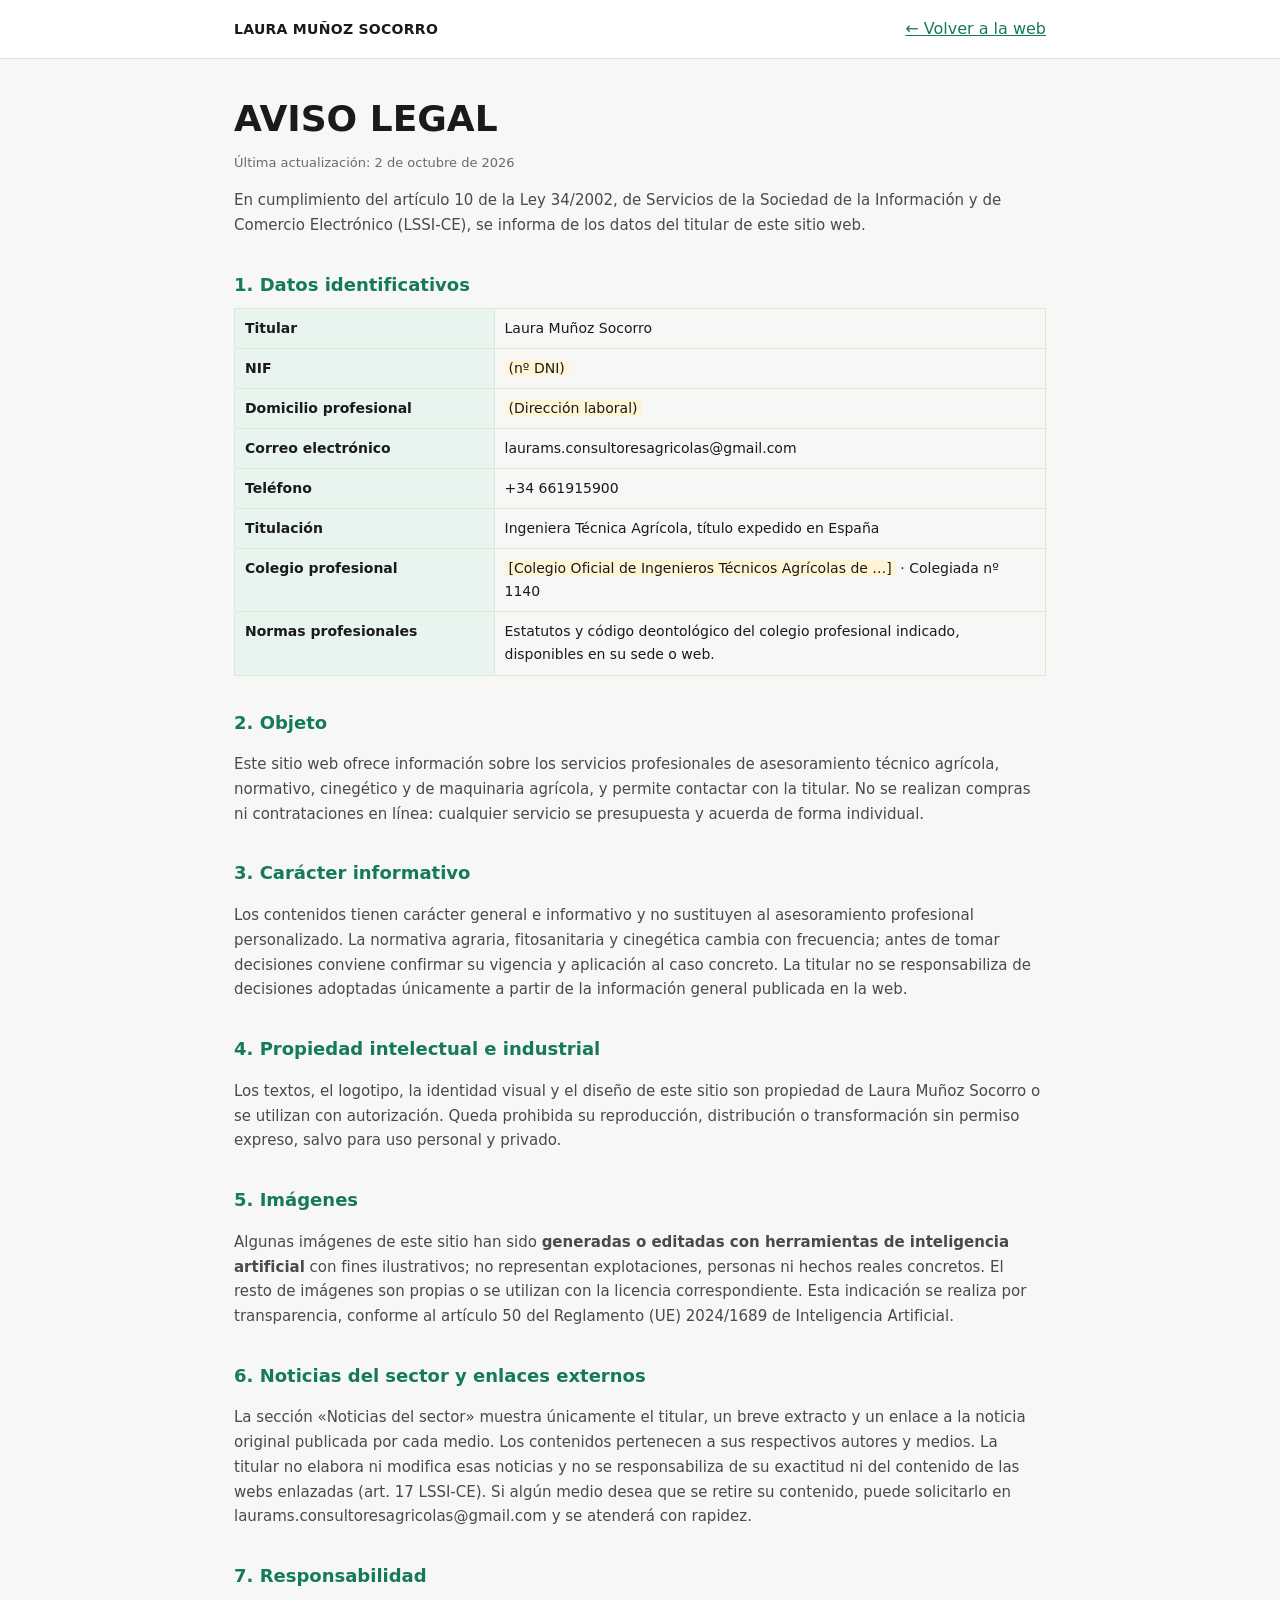
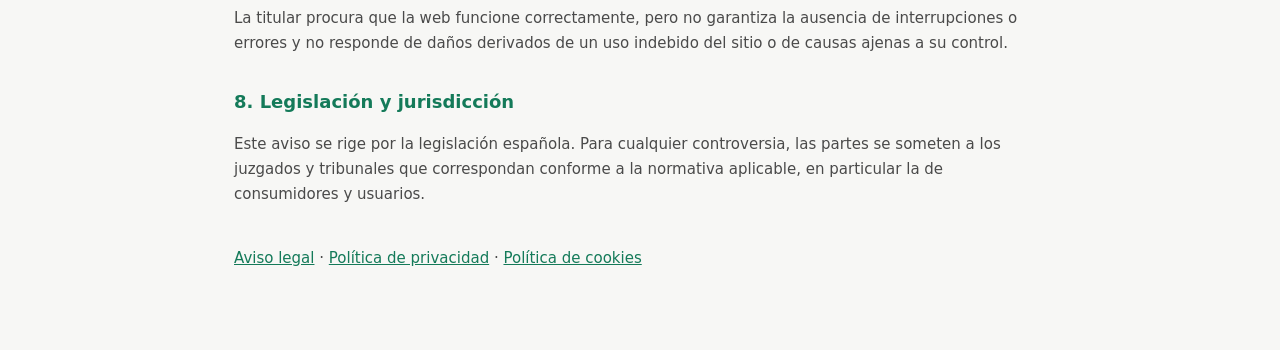
==== aviso-legal.html @ 3d66eabc "Subir web" ====
<!doctype html><html lang="es"><head><meta charset="utf-8"><meta name="viewport" content="width=device-width,initial-scale=1"><title>Aviso legal · Laura Muñoz Socorro</title><style>
:root{--g:#1FA67A;--gd:#147A59;--ink:#1A1A1A;--mut:#4A4A4A;--line:#E3E3E0}
*{box-sizing:border-box}body{margin:0;font-family:'Open Sans',system-ui,sans-serif;color:var(--ink);background:#F7F7F5;line-height:1.65}
a{color:var(--gd)}a:hover{color:var(--g)}
.top{background:#fff;border-bottom:1px solid var(--line)}.top .w{display:flex;justify-content:space-between;align-items:center;gap:16px;padding:16px 24px;max-width:860px;margin:0 auto}
.top b{font-family:Montserrat,system-ui,sans-serif;text-transform:uppercase;font-size:14px;letter-spacing:.02em}
main{max-width:860px;margin:0 auto;padding:40px 24px 64px}
h1{font-family:Montserrat,system-ui,sans-serif;font-weight:800;text-transform:uppercase;font-size:clamp(26px,4vw,36px);line-height:1.1;margin:0 0 6px}
h2{font-family:Montserrat,system-ui,sans-serif;font-weight:700;font-size:18px;margin:32px 0 8px;color:var(--gd)}
p,li{font-size:15px;color:var(--mut)}table{width:100%;border-collapse:collapse;font-size:14px;margin:8px 0}
td,th{border:1px solid var(--line);padding:8px 10px;text-align:left;vertical-align:top}th{background:#E8F5EF;width:32%;font-weight:600;color:var(--ink)}
.upd{font-size:13px;color:#6B6B6B}.ph{background:#FFF4D6;padding:0 4px;border-radius:3px}
</style></head><body>
<div class="top"><div class="w"><b>Laura Muñoz Socorro</b><a href="./index.html">← Volver a la web</a></div></div>
<main><h1>Aviso legal</h1><p class="upd">Última actualización: 2 de octubre de 2026</p>
<p>En cumplimiento del artículo 10 de la Ley 34/2002, de Servicios de la Sociedad de la Información y de Comercio Electrónico (LSSI-CE), se informa de los datos del titular de este sitio web.</p>
<h2>1. Datos identificativos</h2><table>
<tr><th>Titular</th><td>Laura Muñoz Socorro</td></tr>
<tr><th>NIF</th><td><span class="ph">(nº DNI)</span></td></tr>
<tr><th>Domicilio profesional</th><td><span class="ph">(Dirección laboral)</span></td></tr>
<tr><th>Correo electrónico</th><td>laurams.consultoresagricolas@gmail.com</td></tr>
<tr><th>Teléfono</th><td>+34 661915900</td></tr>
<tr><th>Titulación</th><td>Ingeniera Técnica Agrícola, título expedido en España</td></tr>
<tr><th>Colegio profesional</th><td><span class="ph">[Colegio Oficial de Ingenieros Técnicos Agrícolas de …]</span> · Colegiada nº 1140</td></tr>
<tr><th>Normas profesionales</th><td>Estatutos y código deontológico del colegio profesional indicado, disponibles en su sede o web.</td></tr>
</table>
<h2>2. Objeto</h2><p>Este sitio web ofrece información sobre los servicios profesionales de asesoramiento técnico agrícola, normativo, cinegético y de maquinaria agrícola, y permite contactar con la titular. No se realizan compras ni contrataciones en línea: cualquier servicio se presupuesta y acuerda de forma individual.</p>
<h2>3. Carácter informativo</h2><p>Los contenidos tienen carácter general e informativo y no sustituyen al asesoramiento profesional personalizado. La normativa agraria, fitosanitaria y cinegética cambia con frecuencia; antes de tomar decisiones conviene confirmar su vigencia y aplicación al caso concreto. La titular no se responsabiliza de decisiones adoptadas únicamente a partir de la información general publicada en la web.</p>
<h2>4. Propiedad intelectual e industrial</h2><p>Los textos, el logotipo, la identidad visual y el diseño de este sitio son propiedad de Laura Muñoz Socorro o se utilizan con autorización. Queda prohibida su reproducción, distribución o transformación sin permiso expreso, salvo para uso personal y privado.</p>
<h2>5. Imágenes</h2><p>Algunas imágenes de este sitio han sido <strong>generadas o editadas con herramientas de inteligencia artificial</strong> con fines ilustrativos; no representan explotaciones, personas ni hechos reales concretos. El resto de imágenes son propias o se utilizan con la licencia correspondiente. Esta indicación se realiza por transparencia, conforme al artículo 50 del Reglamento (UE) 2024/1689 de Inteligencia Artificial.</p>
<h2>6. Noticias del sector y enlaces externos</h2><p>La sección «Noticias del sector» muestra únicamente el titular, un breve extracto y un enlace a la noticia original publicada por cada medio. Los contenidos pertenecen a sus respectivos autores y medios. La titular no elabora ni modifica esas noticias y no se responsabiliza de su exactitud ni del contenido de las webs enlazadas (art. 17 LSSI-CE). Si algún medio desea que se retire su contenido, puede solicitarlo en laurams.consultoresagricolas@gmail.com y se atenderá con rapidez.</p>
<h2>7. Responsabilidad</h2><p>La titular procura que la web funcione correctamente, pero no garantiza la ausencia de interrupciones o errores y no responde de daños derivados de un uso indebido del sitio o de causas ajenas a su control.</p>
<h2>8. Legislación y jurisdicción</h2><p>Este aviso se rige por la legislación española. Para cualquier controversia, las partes se someten a los juzgados y tribunales que correspondan conforme a la normativa aplicable, en particular la de consumidores y usuarios.</p>
<p style="margin-top:40px"><a href="./aviso-legal.html">Aviso legal</a> · <a href="./privacidad.html">Política de privacidad</a> · <a href="./cookies.html">Política de cookies</a></p></main></body></html>
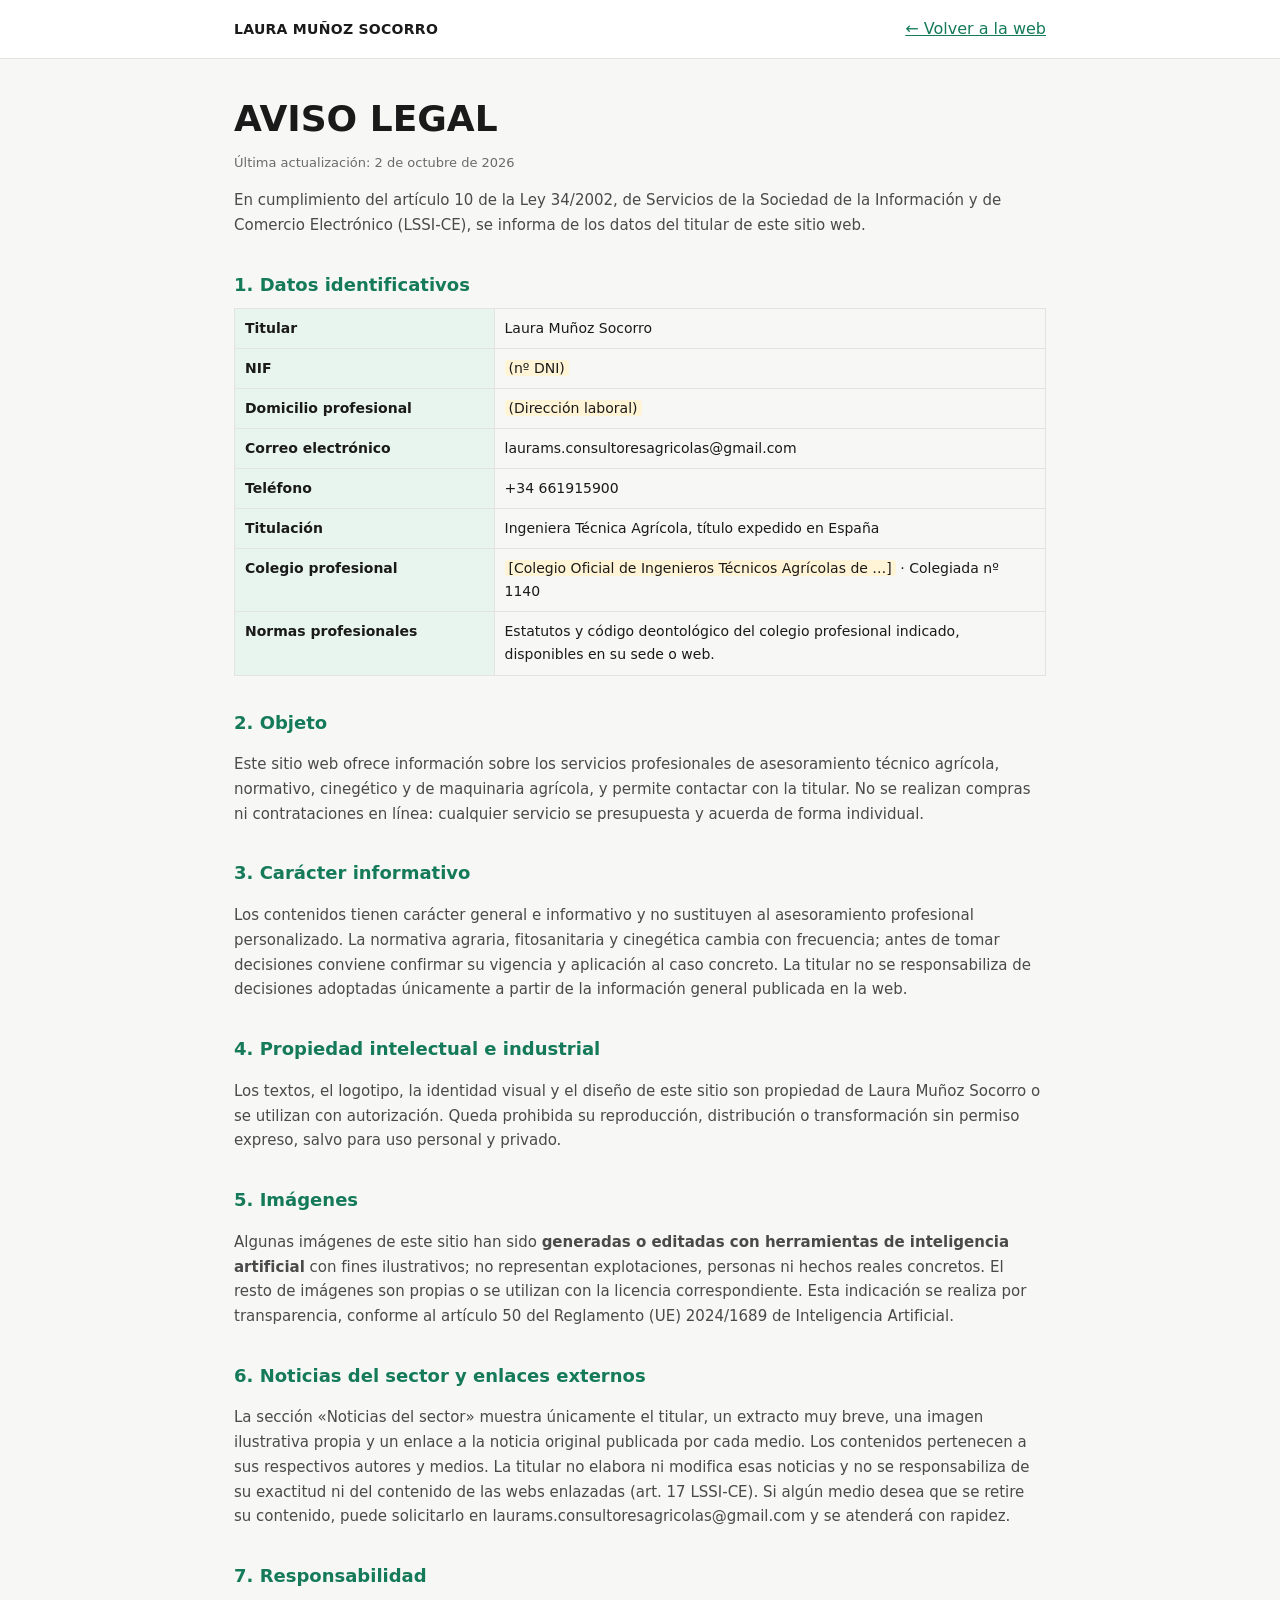
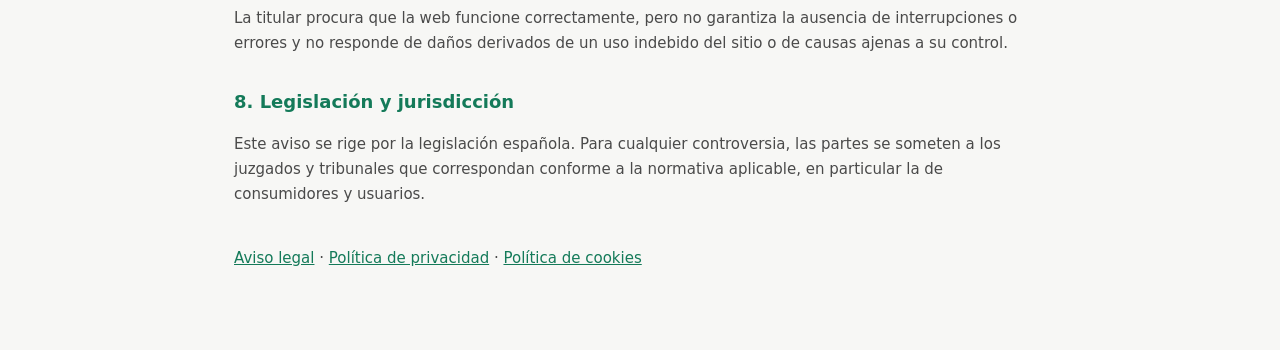
==== commit df8bf70f: "Add files via upload" ====
--- a/aviso-legal.html
+++ b/aviso-legal.html
@@ -10,7 +10,8 @@
 p,li{font-size:15px;color:var(--mut)}table{width:100%;border-collapse:collapse;font-size:14px;margin:8px 0}
 td,th{border:1px solid var(--line);padding:8px 10px;text-align:left;vertical-align:top}th{background:#E8F5EF;width:32%;font-weight:600;color:var(--ink)}
 .upd{font-size:13px;color:#6B6B6B}.ph{background:#FFF4D6;padding:0 4px;border-radius:3px}
-</style></head><body>
+</style><link rel="stylesheet" href="./css/fuentes.css">
+</head><body>
 <div class="top"><div class="w"><b>Laura Muñoz Socorro</b><a href="./index.html">← Volver a la web</a></div></div>
 <main><h1>Aviso legal</h1><p class="upd">Última actualización: 2 de octubre de 2026</p>
 <p>En cumplimiento del artículo 10 de la Ley 34/2002, de Servicios de la Sociedad de la Información y de Comercio Electrónico (LSSI-CE), se informa de los datos del titular de este sitio web.</p>
@@ -28,7 +29,7 @@
 <h2>3. Carácter informativo</h2><p>Los contenidos tienen carácter general e informativo y no sustituyen al asesoramiento profesional personalizado. La normativa agraria, fitosanitaria y cinegética cambia con frecuencia; antes de tomar decisiones conviene confirmar su vigencia y aplicación al caso concreto. La titular no se responsabiliza de decisiones adoptadas únicamente a partir de la información general publicada en la web.</p>
 <h2>4. Propiedad intelectual e industrial</h2><p>Los textos, el logotipo, la identidad visual y el diseño de este sitio son propiedad de Laura Muñoz Socorro o se utilizan con autorización. Queda prohibida su reproducción, distribución o transformación sin permiso expreso, salvo para uso personal y privado.</p>
 <h2>5. Imágenes</h2><p>Algunas imágenes de este sitio han sido <strong>generadas o editadas con herramientas de inteligencia artificial</strong> con fines ilustrativos; no representan explotaciones, personas ni hechos reales concretos. El resto de imágenes son propias o se utilizan con la licencia correspondiente. Esta indicación se realiza por transparencia, conforme al artículo 50 del Reglamento (UE) 2024/1689 de Inteligencia Artificial.</p>
-<h2>6. Noticias del sector y enlaces externos</h2><p>La sección «Noticias del sector» muestra únicamente el titular, un breve extracto y un enlace a la noticia original publicada por cada medio. Los contenidos pertenecen a sus respectivos autores y medios. La titular no elabora ni modifica esas noticias y no se responsabiliza de su exactitud ni del contenido de las webs enlazadas (art. 17 LSSI-CE). Si algún medio desea que se retire su contenido, puede solicitarlo en laurams.consultoresagricolas@gmail.com y se atenderá con rapidez.</p>
+<h2>6. Noticias del sector y enlaces externos</h2><p>La sección «Noticias del sector» muestra únicamente el titular, un extracto muy breve, una imagen ilustrativa propia y un enlace a la noticia original publicada por cada medio. Los contenidos pertenecen a sus respectivos autores y medios. La titular no elabora ni modifica esas noticias y no se responsabiliza de su exactitud ni del contenido de las webs enlazadas (art. 17 LSSI-CE). Si algún medio desea que se retire su contenido, puede solicitarlo en laurams.consultoresagricolas@gmail.com y se atenderá con rapidez.</p>
 <h2>7. Responsabilidad</h2><p>La titular procura que la web funcione correctamente, pero no garantiza la ausencia de interrupciones o errores y no responde de daños derivados de un uso indebido del sitio o de causas ajenas a su control.</p>
 <h2>8. Legislación y jurisdicción</h2><p>Este aviso se rige por la legislación española. Para cualquier controversia, las partes se someten a los juzgados y tribunales que correspondan conforme a la normativa aplicable, en particular la de consumidores y usuarios.</p>
 <p style="margin-top:40px"><a href="./aviso-legal.html">Aviso legal</a> · <a href="./privacidad.html">Política de privacidad</a> · <a href="./cookies.html">Política de cookies</a></p></main></body></html>
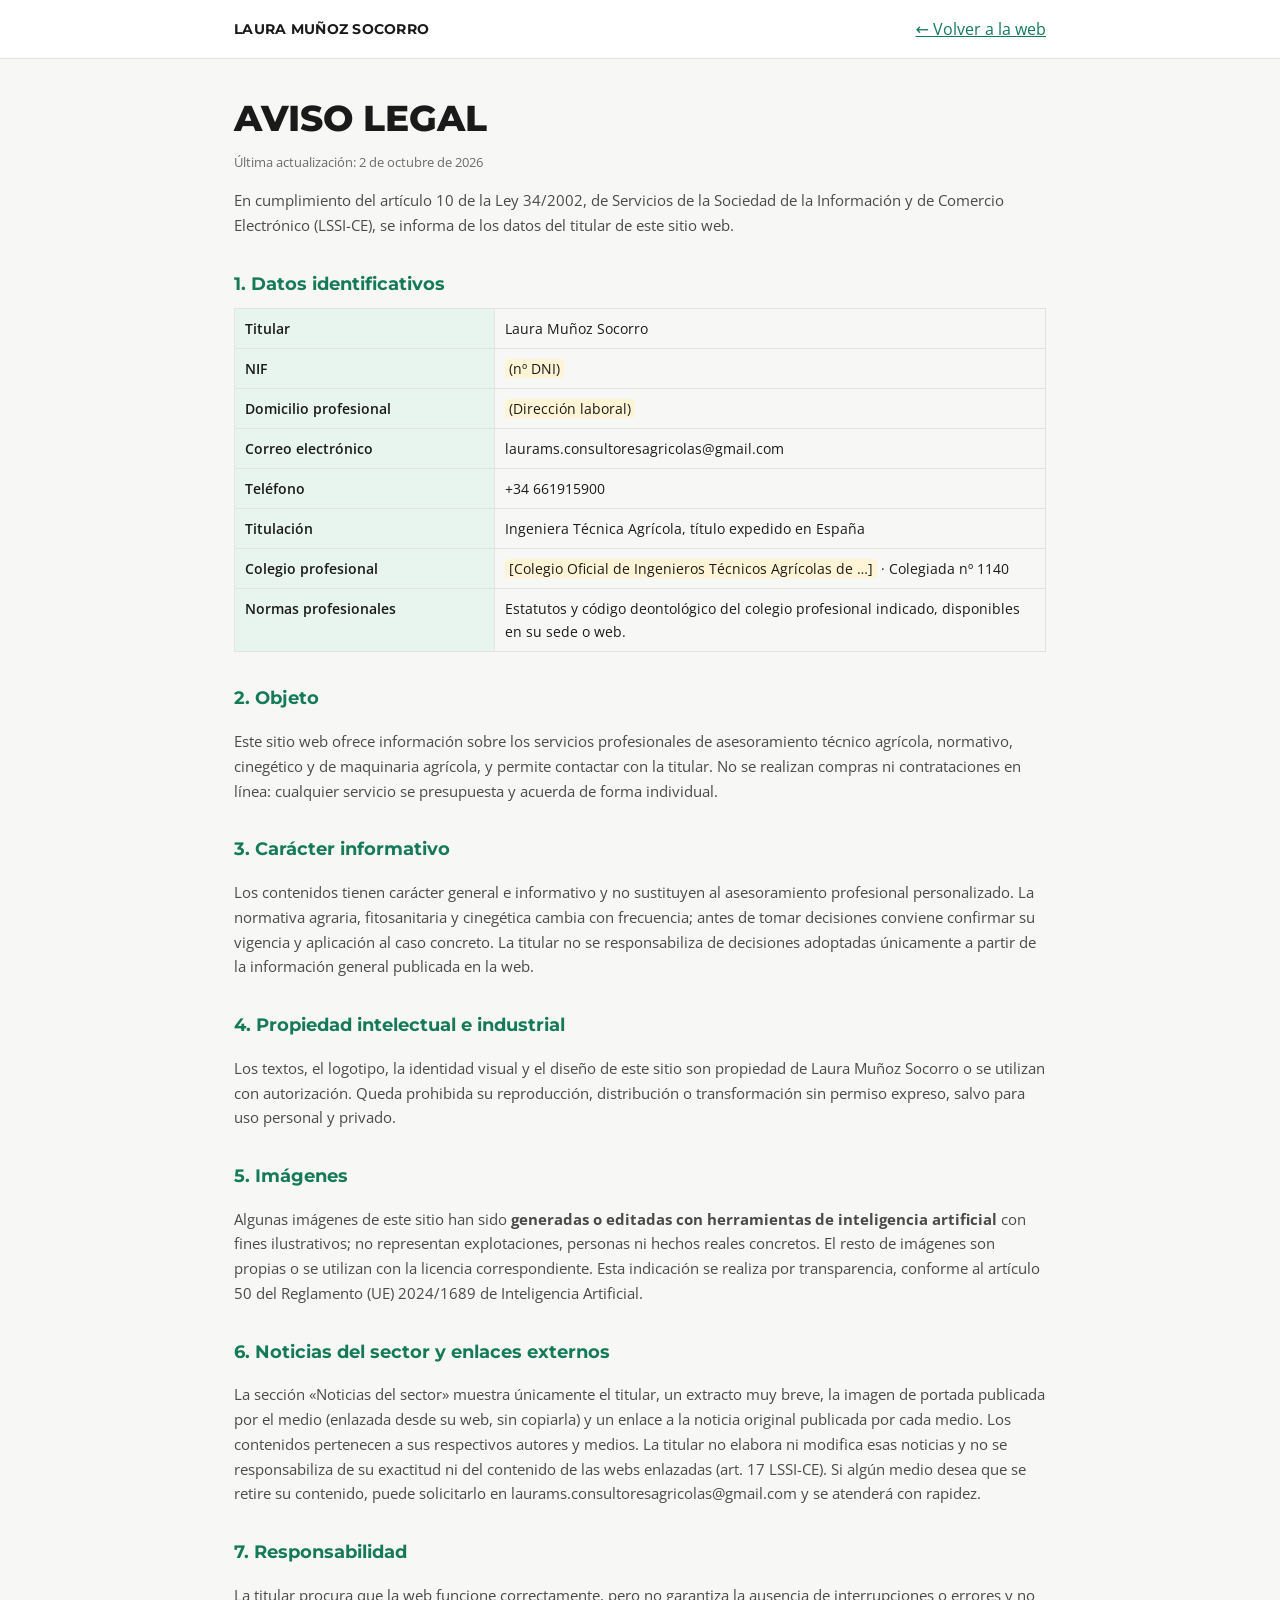
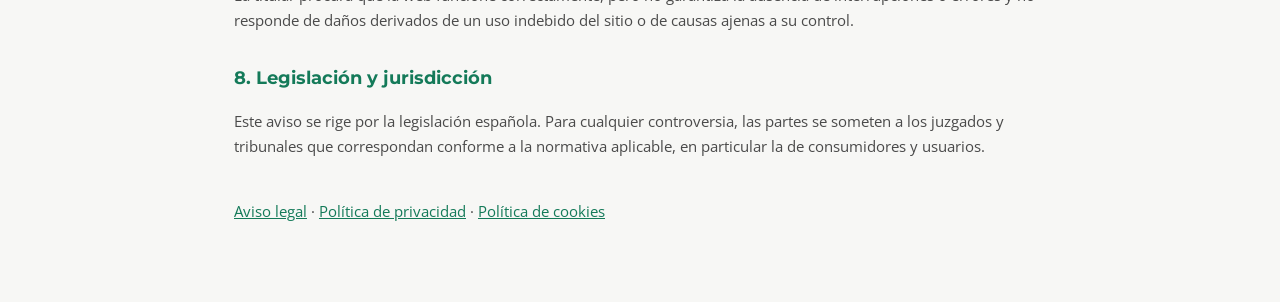
==== commit 92c4e2c7: "Add files via upload" ====
--- a/aviso-legal.html
+++ b/aviso-legal.html
@@ -29,7 +29,7 @@
 <h2>3. Carácter informativo</h2><p>Los contenidos tienen carácter general e informativo y no sustituyen al asesoramiento profesional personalizado. La normativa agraria, fitosanitaria y cinegética cambia con frecuencia; antes de tomar decisiones conviene confirmar su vigencia y aplicación al caso concreto. La titular no se responsabiliza de decisiones adoptadas únicamente a partir de la información general publicada en la web.</p>
 <h2>4. Propiedad intelectual e industrial</h2><p>Los textos, el logotipo, la identidad visual y el diseño de este sitio son propiedad de Laura Muñoz Socorro o se utilizan con autorización. Queda prohibida su reproducción, distribución o transformación sin permiso expreso, salvo para uso personal y privado.</p>
 <h2>5. Imágenes</h2><p>Algunas imágenes de este sitio han sido <strong>generadas o editadas con herramientas de inteligencia artificial</strong> con fines ilustrativos; no representan explotaciones, personas ni hechos reales concretos. El resto de imágenes son propias o se utilizan con la licencia correspondiente. Esta indicación se realiza por transparencia, conforme al artículo 50 del Reglamento (UE) 2024/1689 de Inteligencia Artificial.</p>
-<h2>6. Noticias del sector y enlaces externos</h2><p>La sección «Noticias del sector» muestra únicamente el titular, un extracto muy breve, una imagen ilustrativa propia y un enlace a la noticia original publicada por cada medio. Los contenidos pertenecen a sus respectivos autores y medios. La titular no elabora ni modifica esas noticias y no se responsabiliza de su exactitud ni del contenido de las webs enlazadas (art. 17 LSSI-CE). Si algún medio desea que se retire su contenido, puede solicitarlo en laurams.consultoresagricolas@gmail.com y se atenderá con rapidez.</p>
+<h2>6. Noticias del sector y enlaces externos</h2><p>La sección «Noticias del sector» muestra únicamente el titular, un extracto muy breve, la imagen de portada publicada por el medio (enlazada desde su web, sin copiarla) y un enlace a la noticia original publicada por cada medio. Los contenidos pertenecen a sus respectivos autores y medios. La titular no elabora ni modifica esas noticias y no se responsabiliza de su exactitud ni del contenido de las webs enlazadas (art. 17 LSSI-CE). Si algún medio desea que se retire su contenido, puede solicitarlo en laurams.consultoresagricolas@gmail.com y se atenderá con rapidez.</p>
 <h2>7. Responsabilidad</h2><p>La titular procura que la web funcione correctamente, pero no garantiza la ausencia de interrupciones o errores y no responde de daños derivados de un uso indebido del sitio o de causas ajenas a su control.</p>
 <h2>8. Legislación y jurisdicción</h2><p>Este aviso se rige por la legislación española. Para cualquier controversia, las partes se someten a los juzgados y tribunales que correspondan conforme a la normativa aplicable, en particular la de consumidores y usuarios.</p>
 <p style="margin-top:40px"><a href="./aviso-legal.html">Aviso legal</a> · <a href="./privacidad.html">Política de privacidad</a> · <a href="./cookies.html">Política de cookies</a></p></main></body></html>
--- a/css/fuentes.css
+++ b/css/fuentes.css
@@ -0,0 +1,8 @@
+/* Tipografías alojadas en la propia web (sin enviar la IP de los visitantes a Google) */
+@font-face{font-family:'Montserrat';font-style:normal;font-weight:500;font-display:swap;src:url('../fonts/montserrat-latin-500-normal.woff2') format('woff2')}
+@font-face{font-family:'Montserrat';font-style:normal;font-weight:600;font-display:swap;src:url('../fonts/montserrat-latin-600-normal.woff2') format('woff2')}
+@font-face{font-family:'Montserrat';font-style:normal;font-weight:700;font-display:swap;src:url('../fonts/montserrat-latin-700-normal.woff2') format('woff2')}
+@font-face{font-family:'Montserrat';font-style:normal;font-weight:800;font-display:swap;src:url('../fonts/montserrat-latin-800-normal.woff2') format('woff2')}
+@font-face{font-family:'Open Sans';font-style:normal;font-weight:400;font-display:swap;src:url('../fonts/open-sans-latin-400-normal.woff2') format('woff2')}
+@font-face{font-family:'Open Sans';font-style:normal;font-weight:600;font-display:swap;src:url('../fonts/open-sans-latin-600-normal.woff2') format('woff2')}
+@font-face{font-family:'Open Sans';font-style:normal;font-weight:700;font-display:swap;src:url('../fonts/open-sans-latin-700-normal.woff2') format('woff2')}
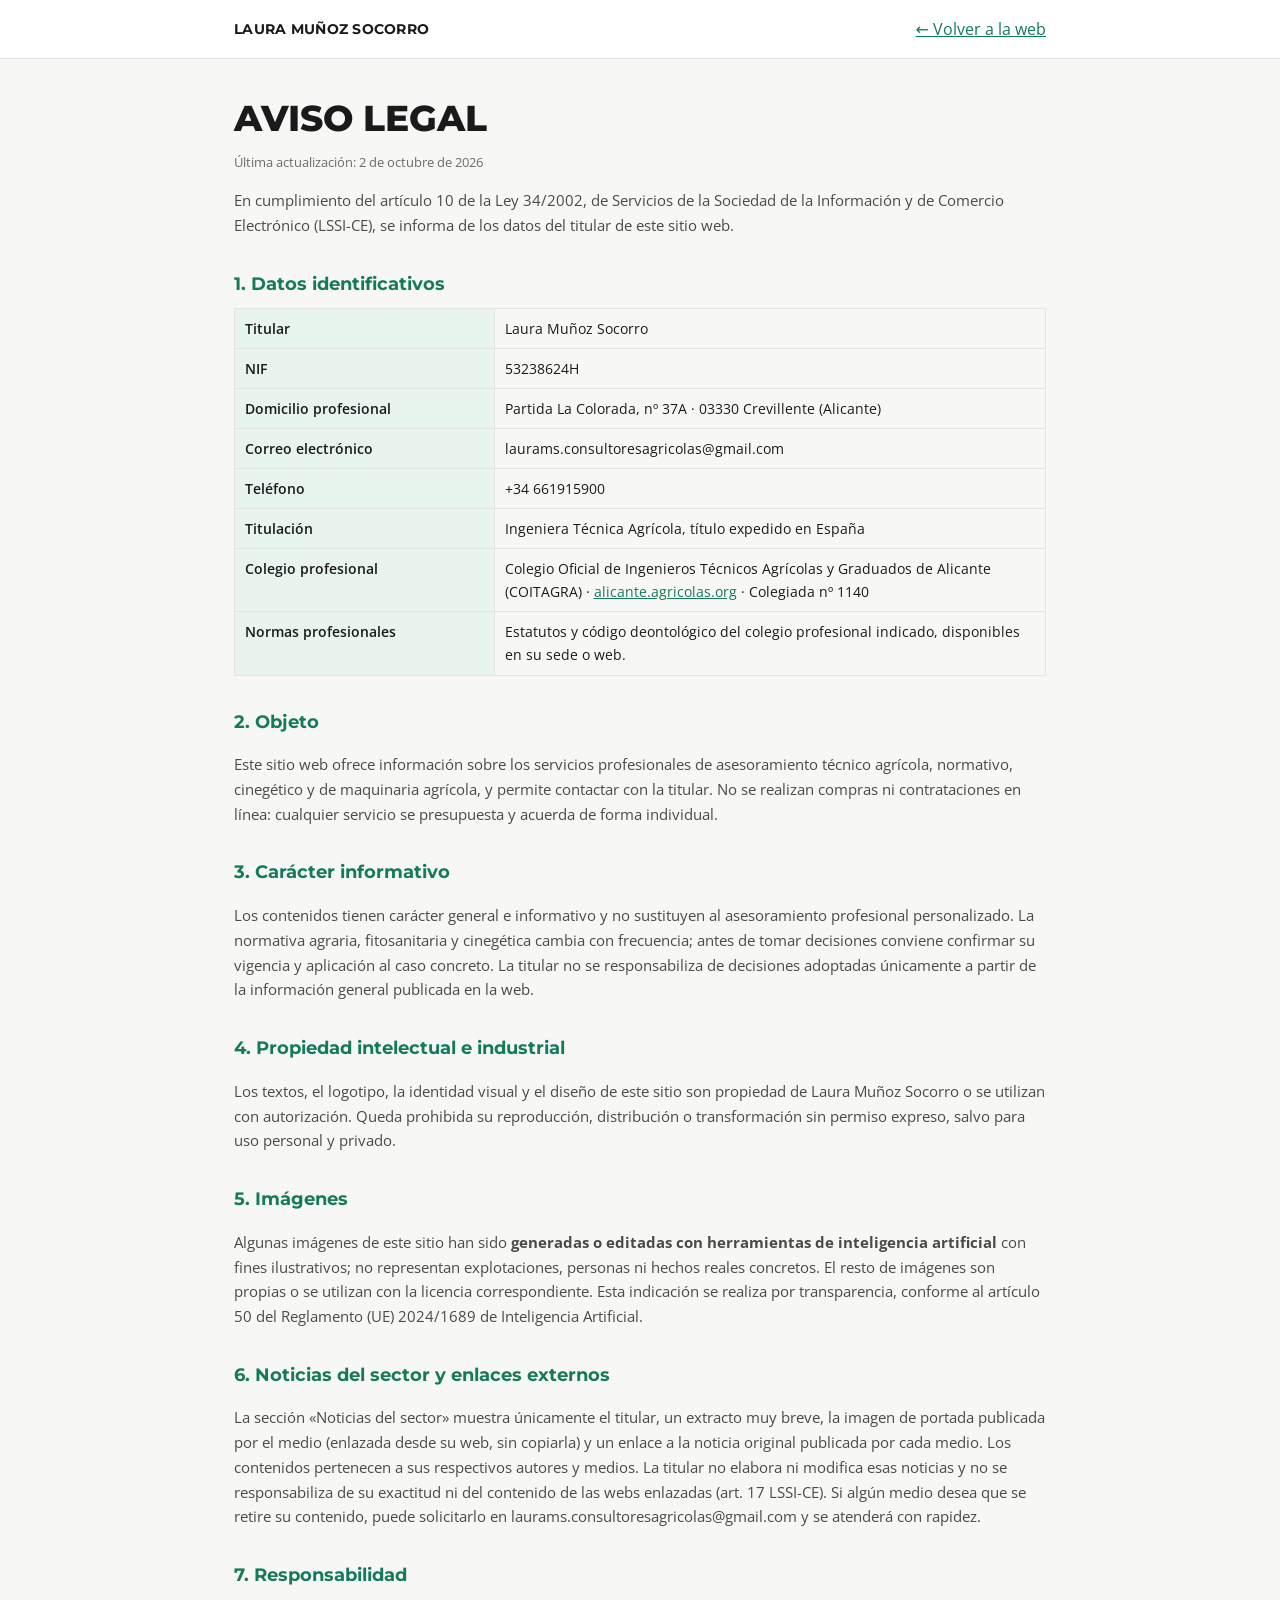
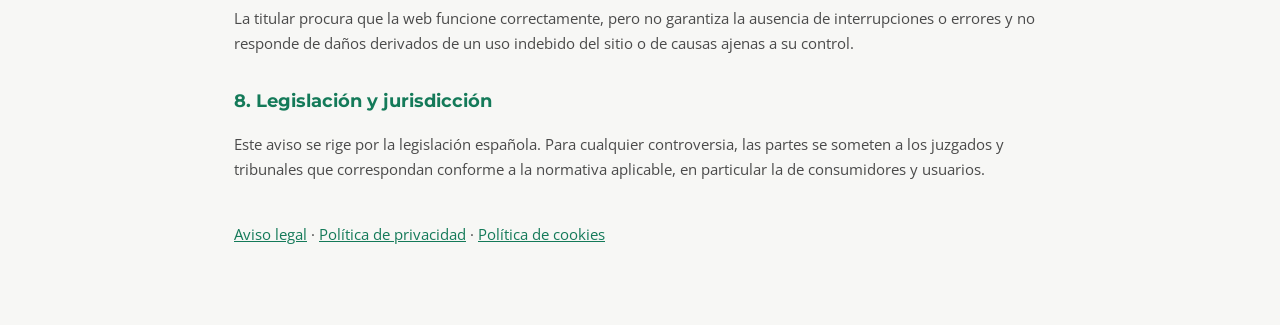
==== commit a2bf182f: "Adaptación a móvil, degradado de portada y datos legales" ====
--- a/aviso-legal.html
+++ b/aviso-legal.html
@@ -10,6 +10,8 @@
 p,li{font-size:15px;color:var(--mut)}table{width:100%;border-collapse:collapse;font-size:14px;margin:8px 0}
 td,th{border:1px solid var(--line);padding:8px 10px;text-align:left;vertical-align:top}th{background:#E8F5EF;width:32%;font-weight:600;color:var(--ink)}
 .upd{font-size:13px;color:#6B6B6B}.ph{background:#FFF4D6;padding:0 4px;border-radius:3px}
+td{overflow-wrap:anywhere}
+@media (max-width:600px){main{padding:28px 18px 48px}table,tbody,tr,th,td{display:block;width:100%!important}tr{border:1px solid var(--line);border-radius:8px;margin-bottom:10px;overflow:hidden}th,td{border:0}th{border-bottom:1px solid var(--line)}.top .w{padding:14px 18px}}
 </style><link rel="stylesheet" href="./css/fuentes.css">
 </head><body>
 <div class="top"><div class="w"><b>Laura Muñoz Socorro</b><a href="./index.html">← Volver a la web</a></div></div>
@@ -17,12 +19,12 @@
 <p>En cumplimiento del artículo 10 de la Ley 34/2002, de Servicios de la Sociedad de la Información y de Comercio Electrónico (LSSI-CE), se informa de los datos del titular de este sitio web.</p>
 <h2>1. Datos identificativos</h2><table>
 <tr><th>Titular</th><td>Laura Muñoz Socorro</td></tr>
-<tr><th>NIF</th><td><span class="ph">(nº DNI)</span></td></tr>
-<tr><th>Domicilio profesional</th><td><span class="ph">(Dirección laboral)</span></td></tr>
+<tr><th>NIF</th><td>53238624H</td></tr>
+<tr><th>Domicilio profesional</th><td>Partida La Colorada, nº 37A · 03330 Crevillente (Alicante)</td></tr>
 <tr><th>Correo electrónico</th><td>laurams.consultoresagricolas@gmail.com</td></tr>
 <tr><th>Teléfono</th><td>+34 661915900</td></tr>
 <tr><th>Titulación</th><td>Ingeniera Técnica Agrícola, título expedido en España</td></tr>
-<tr><th>Colegio profesional</th><td><span class="ph">[Colegio Oficial de Ingenieros Técnicos Agrícolas de …]</span> · Colegiada nº 1140</td></tr>
+<tr><th>Colegio profesional</th><td>Colegio Oficial de Ingenieros Técnicos Agrícolas y Graduados de Alicante (COITAGRA) · <a href="https://alicante.agricolas.org" target="_blank" rel="noopener">alicante.agricolas.org</a> · Colegiada nº 1140</td></tr>
 <tr><th>Normas profesionales</th><td>Estatutos y código deontológico del colegio profesional indicado, disponibles en su sede o web.</td></tr>
 </table>
 <h2>2. Objeto</h2><p>Este sitio web ofrece información sobre los servicios profesionales de asesoramiento técnico agrícola, normativo, cinegético y de maquinaria agrícola, y permite contactar con la titular. No se realizan compras ni contrataciones en línea: cualquier servicio se presupuesta y acuerda de forma individual.</p>
